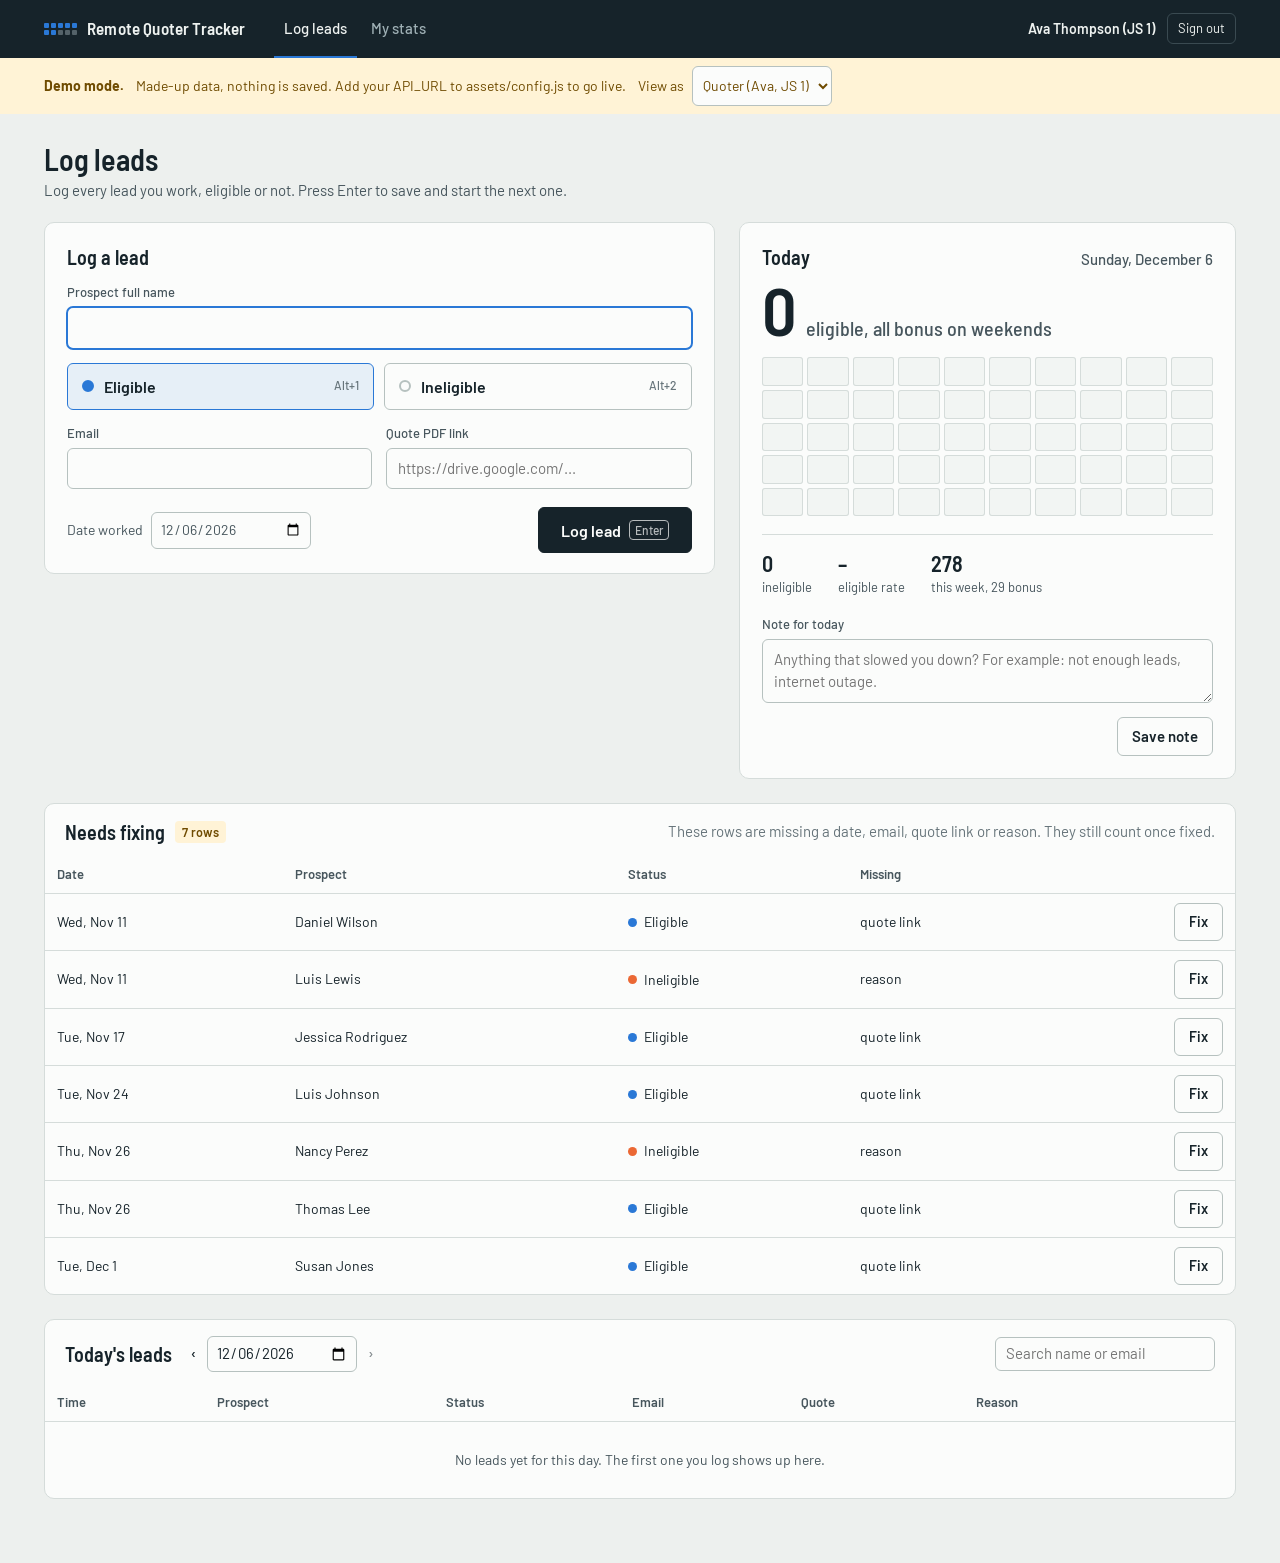
==== index.html @ 6e9df93f "Add files via upload" ====
<!doctype html>
<html lang="en">
<head>
  <meta charset="utf-8">
  <meta name="viewport" content="width=device-width, initial-scale=1">
  <title>Log leads</title>
  <link rel="icon" href="assets/icon.svg" type="image/svg+xml">
  <link rel="stylesheet" href="assets/fonts/fonts.css">
  <link rel="stylesheet" href="assets/styles.css">
</head>
<body>
  <header class="topbar" id="topbar"></header>

  <main id="app" class="page">
    <div class="page-head">
      <div>
        <h1 id="page-title">Log leads</h1>
        <p class="sub" id="page-sub">Every lead you work, eligible or not.</p>
      </div>
      <label class="field" id="quoter-pick-wrap" hidden>
        <span>Logging for</span>
        <select id="quoter-pick"></select>
      </label>
    </div>

    <div class="log-grid">
      <form class="panel log-form" id="lead-form" novalidate autocomplete="off">
        <h2>Log a lead</h2>

        <label class="field">
          <span>Prospect full name</span>
          <input id="f-name" name="name" type="text" required>
        </label>

        <div class="status-pick" role="radiogroup" aria-label="Status" id="status-pick">
          <button type="button" role="radio" data-v="Eligible" aria-checked="true">Eligible <small>Alt+1</small></button>
          <button type="button" role="radio" data-v="Ineligible" aria-checked="false">Ineligible <small>Alt+2</small></button>
        </div>

        <div class="row">
          <label class="field">
            <span>Email <span class="hint" id="email-hint"></span></span>
            <input id="f-email" name="email" type="email" inputmode="email">
          </label>
          <label class="field" id="pdf-field">
            <span>Quote PDF link</span>
            <input id="f-pdf" name="pdf" type="url" inputmode="url" placeholder="https://drive.google.com/...">
          </label>
        </div>

        <div class="field" id="reason-field" hidden>
          <label for="f-reason"><span>Why is it ineligible?</span></label>
          <input id="f-reason" name="reason" type="text" list="reason-list" placeholder="Pick one below or type your own">
          <datalist id="reason-list"></datalist>
          <div class="chips" id="reason-chips"></div>
        </div>

        <div class="form-foot">
          <label class="date-field" id="date-wrap">Date worked <input id="f-date" type="date" required></label>
          <button class="btn btn-primary btn-lg" type="submit">Log lead <span class="kbd">Enter</span></button>
        </div>
        <p class="err-text" id="form-error" role="alert" hidden></p>
      </form>

      <section class="panel today" id="today" aria-label="Today's progress"></section>
    </div>

    <section class="panel" id="fix-panel" style="margin-top:24px" hidden>
      <div class="list-head">
        <div class="left">
          <h2>Needs fixing</h2>
          <span class="flag" id="fix-count"></span>
        </div>
        <span class="muted">These rows are missing a date, email, quote link or reason. They still count once fixed.</span>
      </div>
      <div class="table-wrap">
        <table>
          <thead><tr><th>Date</th><th>Prospect</th><th>Status</th><th>Missing</th><th class="n"></th></tr></thead>
          <tbody id="fix-body"></tbody>
        </table>
      </div>
    </section>

    <section class="panel" style="margin-top:24px" id="list-panel">
      <div class="list-head">
        <div class="left">
          <h2 id="list-title">Leads</h2>
          <span class="day-nav">
            <button class="btn btn-quiet" type="button" id="prev-day" aria-label="Previous day">&lsaquo;</button>
            <input type="date" id="list-date" aria-label="Show leads for date">
            <button class="btn btn-quiet" type="button" id="next-day" aria-label="Next day">&rsaquo;</button>
          </span>
          <span class="muted" id="list-count"></span>
        </div>
        <input type="search" class="search" id="list-search" placeholder="Search name or email" aria-label="Search leads">
      </div>
      <div class="table-wrap">
        <table>
          <thead>
            <tr><th>Time</th><th>Prospect</th><th>Status</th><th>Email</th><th>Quote</th><th>Reason</th><th class="n"><span class="sr-only">Actions</span></th></tr>
          </thead>
          <tbody id="lead-body"></tbody>
        </table>
      </div>
    </section>
  </main>

  <script src="assets/config.js"></script>
  <script src="assets/common.js"></script>
  <script src="assets/log.js"></script>
</body>
</html>
---- assets/fonts/fonts.css ----
/* Barlow and Barlow Semi Condensed by Jeremy Tribby, SIL Open Font License 1.1 (see OFL.txt). */
@font-face { font-family: 'Barlow'; font-style: normal; font-weight: 400; font-display: swap; src: url(barlow-latin-400-normal.woff2) format('woff2'); }
@font-face { font-family: 'Barlow'; font-style: normal; font-weight: 500; font-display: swap; src: url(barlow-latin-500-normal.woff2) format('woff2'); }
@font-face { font-family: 'Barlow'; font-style: normal; font-weight: 600; font-display: swap; src: url(barlow-latin-600-normal.woff2) format('woff2'); }
@font-face { font-family: 'Barlow'; font-style: normal; font-weight: 700; font-display: swap; src: url(barlow-latin-700-normal.woff2) format('woff2'); }
@font-face { font-family: 'Barlow Semi Condensed'; font-style: normal; font-weight: 500; font-display: swap; src: url(barlow-semi-condensed-latin-500-normal.woff2) format('woff2'); }
@font-face { font-family: 'Barlow Semi Condensed'; font-style: normal; font-weight: 600; font-display: swap; src: url(barlow-semi-condensed-latin-600-normal.woff2) format('woff2'); }
---- assets/styles.css ----
/* Remote Quoter Tracker
 * Visual idea: a production board for quoters. The one loud element is the
 * "punch card": 50 slots for today's eligible leads, with bonus slots after.
 * Everything else stays quiet so the numbers carry the page.
 */

:root {
  color-scheme: light;
  --paper: #edf0ee;
  --surface: #fbfcfb;
  --surface-2: #f2f5f3;
  --ink: #16232a;
  --ink-2: #47565d;
  --muted: #66747a;
  --rule: #d5dcda;
  --rule-strong: #b6c1bf;
  --bar: #16232a;
  --bar-ink: #eef2f0;
  --bar-ink-2: #9fb0b5;

  --elig: #2a78d6;
  --inelig: #eb6834;
  --bonus: #1baf7a;
  --other: #8d9a9e;

  --danger: #b4332b;
  --danger-bg: #fbe9e7;
  --warn-ink: #6f4b00;
  --warn-bg: #fff3d6;
  --ok-ink: #006300;
  --focus: #2a78d6;

  --font: 'Barlow', system-ui, -apple-system, 'Segoe UI', sans-serif;
  --font-cond: 'Barlow Semi Condensed', 'Barlow', system-ui, sans-serif;

  --r-panel: 10px;
  --r-ctl: 6px;
  --gutter: 24px;
  --maxw: 1240px;
}

@media (prefers-color-scheme: dark) {
  :root:not([data-theme="light"]) {
    color-scheme: dark;
    --paper: #0f1517;
    --surface: #172024;
    --surface-2: #1d292d;
    --ink: #e7edeb;
    --ink-2: #b3bfc1;
    --muted: #8f9ca0;
    --rule: #2b373b;
    --rule-strong: #3d4b50;
    --bar: #0b1012;
    --bar-ink: #e7edeb;
    --bar-ink-2: #8f9ca0;
    --elig: #3987e5;
    --inelig: #d95926;
    --bonus: #199e70;
    --other: #6f7c80;
    --danger: #ff8f84;
    --danger-bg: #3a1a17;
    --warn-ink: #f3c969;
    --warn-bg: #352a0e;
    --ok-ink: #3ccf3c;
    --focus: #6aa8f0;
  }
}
:root[data-theme="dark"] {
  color-scheme: dark;
  --paper: #0f1517;
  --surface: #172024;
  --surface-2: #1d292d;
  --ink: #e7edeb;
  --ink-2: #b3bfc1;
  --muted: #8f9ca0;
  --rule: #2b373b;
  --rule-strong: #3d4b50;
  --bar: #0b1012;
  --bar-ink: #e7edeb;
  --bar-ink-2: #8f9ca0;
  --elig: #3987e5;
  --inelig: #d95926;
  --bonus: #199e70;
  --other: #6f7c80;
  --danger: #ff8f84;
  --danger-bg: #3a1a17;
  --warn-ink: #f3c969;
  --warn-bg: #352a0e;
  --ok-ink: #3ccf3c;
  --focus: #6aa8f0;
}

*, *::before, *::after { box-sizing: border-box; }
html { -webkit-text-size-adjust: 100%; }
body {
  margin: 0;
  background: var(--paper);
  color: var(--ink);
  font: 400 15px/1.45 var(--font);
  min-height: 100vh;
}
[hidden] { display: none !important; }
a { color: inherit; }
button, input, select, textarea { font: inherit; color: inherit; }
:focus-visible { outline: 2px solid var(--focus); outline-offset: 2px; }
.num, td.n, th.n { font-variant-numeric: tabular-nums; }
.sr-only { position: absolute; width: 1px; height: 1px; overflow: hidden; clip: rect(0 0 0 0); white-space: nowrap; }

/* ---------- top bar ---------- */
.topbar {
  background: var(--bar);
  color: var(--bar-ink);
}
.topbar-in {
  max-width: var(--maxw);
  margin: 0 auto;
  padding: 0 var(--gutter);
  display: flex;
  align-items: center;
  gap: 28px;
  min-height: 56px;
}
.brand {
  display: flex; align-items: center; gap: 10px;
  font: 600 17px/1 var(--font-cond);
  letter-spacing: 0.01em;
  text-decoration: none;
  white-space: nowrap;
}
.brand-mark {
  display: grid;
  grid-template-columns: repeat(5, 5px);
  gap: 2px;
}
.brand-mark i { width: 5px; height: 5px; border-radius: 1px; background: var(--bar-ink-2); opacity: 0.45; }
.brand-mark i.on { background: var(--elig); opacity: 1; }
.nav { display: flex; gap: 4px; flex: 1; }
.nav a {
  text-decoration: none;
  padding: 18px 10px 16px;
  color: var(--bar-ink-2);
  border-bottom: 2px solid transparent;
  font-weight: 500;
}
.nav a:hover { color: var(--bar-ink); }
.nav a[aria-current="page"] { color: var(--bar-ink); border-bottom-color: var(--elig); }
.who { display: flex; align-items: center; gap: 12px; font-size: 14px; color: var(--bar-ink-2); white-space: nowrap; }
.who strong { color: var(--bar-ink); font-weight: 600; }
.who img { width: 28px; height: 28px; border-radius: 50%; }
.who button {
  background: none; border: 1px solid #3a4a51; color: var(--bar-ink);
  border-radius: var(--r-ctl); padding: 5px 10px; cursor: pointer; font-size: 13px;
}
.who button:hover { border-color: var(--bar-ink-2); }
.demo-band {
  background: var(--warn-bg); color: var(--warn-ink);
  font-size: 14px;
}
.demo-band .in { max-width: var(--maxw); margin: 0 auto; padding: 8px var(--gutter); display: flex; gap: 12px; align-items: center; flex-wrap: wrap; }
.demo-band .check { white-space: nowrap; color: inherit; }
.demo-band select { background: var(--surface); border: 1px solid var(--rule-strong); border-radius: var(--r-ctl); padding: 3px 6px; }

/* ---------- page frame ---------- */
.page { max-width: var(--maxw); margin: 0 auto; padding: 28px var(--gutter) 64px; }
.page-head { display: flex; align-items: end; justify-content: space-between; gap: 16px; flex-wrap: wrap; margin-bottom: 20px; }
h1 { font: 600 30px/1.15 var(--font-cond); margin: 0; letter-spacing: -0.005em; }
h2 { font: 600 20px/1.2 var(--font-cond); margin: 0; }
h3 { font: 600 16px/1.3 var(--font); margin: 0; }
.sub { color: var(--ink-2); margin: 4px 0 0; }
.muted { color: var(--muted); }
.panel {
  background: var(--surface);
  border: 1px solid var(--rule);
  border-radius: var(--r-panel);
}
.panel-head {
  display: flex; align-items: center; justify-content: space-between; gap: 12px; flex-wrap: wrap;
  padding: 16px 20px 0;
}
.panel-body { padding: 16px 20px 20px; }
.stack > * + * { margin-top: 24px; }
.loading { opacity: 0.55; transition: opacity 0.2s; pointer-events: none; }

/* ---------- controls ---------- */
label.field { display: block; }
.field > span { display: block; font-size: 13px; font-weight: 500; color: var(--ink-2); margin-bottom: 5px; }
.field .hint { font-weight: 400; color: var(--muted); }
input[type="text"], input[type="email"], input[type="url"], input[type="date"], input[type="number"], input[type="search"], select, textarea {
  width: 100%;
  background: var(--surface);
  border: 1px solid var(--rule-strong);
  border-radius: var(--r-ctl);
  padding: 9px 11px;
  min-height: 40px;
}
input:focus, select:focus, textarea:focus { outline: 2px solid var(--focus); outline-offset: -1px; border-color: transparent; }
input[aria-invalid="true"] { border-color: var(--danger); background: var(--danger-bg); }
.err-text { color: var(--danger); font-size: 13px; margin-top: 5px; }
.btn {
  display: inline-flex; align-items: center; justify-content: center; gap: 8px;
  border-radius: var(--r-ctl);
  border: 1px solid var(--rule-strong);
  background: var(--surface);
  padding: 8px 14px;
  min-height: 38px;
  font-weight: 600;
  cursor: pointer;
  text-decoration: none;
  white-space: nowrap;
}
.btn:hover { background: var(--surface-2); }
.btn-primary { background: var(--ink); color: var(--surface); border-color: var(--ink); }
.btn-primary:hover { background: var(--ink-2); border-color: var(--ink-2); }
.btn-danger { color: var(--danger); }
.btn-quiet { border-color: transparent; background: transparent; font-weight: 500; padding: 6px 8px; min-height: 32px; }
.btn-quiet:hover { background: var(--surface-2); }
.btn[disabled] { opacity: 0.5; cursor: default; }
.btn-lg { min-height: 46px; padding: 10px 22px; font-size: 16px; }
.kbd { font: 500 12px/1 var(--font); color: var(--muted); border: 1px solid var(--rule-strong); border-radius: 4px; padding: 3px 5px; }
.btn-primary .kbd { color: inherit; border-color: currentColor; opacity: 0.7; }

/* range presets + filters */
.filters { display: flex; flex-wrap: wrap; gap: 10px 14px; align-items: center; margin-bottom: 20px; }
.seg { display: inline-flex; max-width: 100%; overflow-x: auto; border: 1px solid var(--rule-strong); border-radius: var(--r-ctl); background: var(--surface); }
.seg button { border: 0; background: none; padding: 7px 12px; cursor: pointer; font-weight: 500; color: var(--ink-2); border-right: 1px solid var(--rule); white-space: nowrap; flex: none; }
.seg button:last-child { border-right: 0; }
.seg button[aria-pressed="true"] { background: var(--ink); color: var(--surface); }
.filters .custom { display: inline-flex; gap: 6px; align-items: center; }
.filters .custom input { width: 150px; min-height: 36px; padding: 6px 8px; }
.filters select { width: auto; min-height: 36px; padding: 6px 30px 6px 10px; }
.check { display: inline-flex; gap: 8px; align-items: center; color: var(--ink-2); cursor: pointer; }
.check input { width: 16px; height: 16px; accent-color: var(--ink); }

/* ---------- status marks (dot + word, never color alone) ---------- */
.st { display: inline-flex; align-items: center; gap: 7px; white-space: nowrap; }
.st::before { content: ""; width: 9px; height: 9px; border-radius: 50%; background: var(--other); flex: none; }
.st.elig::before { background: var(--elig); }
.st.inelig::before { background: var(--inelig); }
.flag { display: inline-flex; align-items: center; gap: 5px; font-size: 12.5px; font-weight: 600; color: var(--warn-ink); background: var(--warn-bg); padding: 2px 7px; border-radius: 4px; white-space: nowrap; }
.flag.err { color: var(--danger); background: var(--danger-bg); }
.flag.plain { color: var(--ink-2); background: var(--surface-2); font-weight: 500; }

/* ---------- log page ---------- */
.log-grid { display: grid; grid-template-columns: minmax(0, 1.35fr) minmax(0, 1fr); gap: 24px; align-items: start; }
.log-form { padding: 22px 22px 20px; }
.log-form .row { display: grid; grid-template-columns: 1fr 1fr; gap: 14px; }
.log-form > .row, .log-form > .field, .log-form > .status-pick { margin-top: 14px; }
.status-pick { display: grid; grid-template-columns: 1fr 1fr; gap: 10px; }
.status-pick button {
  display: flex; align-items: center; gap: 10px;
  border: 1px solid var(--rule-strong); background: var(--surface);
  border-radius: var(--r-ctl); padding: 11px 14px; cursor: pointer;
  font-weight: 600; font-size: 16px; text-align: left;
}
.status-pick button::before { content: ""; width: 12px; height: 12px; border-radius: 50%; border: 2px solid var(--rule-strong); flex: none; }
.status-pick button[data-v="Eligible"][aria-checked="true"] { border-color: var(--elig); background: color-mix(in srgb, var(--elig) 10%, var(--surface)); }
.status-pick button[data-v="Eligible"][aria-checked="true"]::before { background: var(--elig); border-color: var(--elig); }
.status-pick button[data-v="Ineligible"][aria-checked="true"] { border-color: var(--inelig); background: color-mix(in srgb, var(--inelig) 10%, var(--surface)); }
.status-pick button[data-v="Ineligible"][aria-checked="true"]::before { background: var(--inelig); border-color: var(--inelig); }
.status-pick small { margin-left: auto; font-weight: 500; font-size: 12px; color: var(--muted); }
.chips { display: flex; flex-wrap: wrap; gap: 6px; margin-top: 8px; }
.chip {
  border: 1px solid var(--rule); background: var(--surface-2); border-radius: 999px;
  padding: 4px 10px; font-size: 13px; cursor: pointer; color: var(--ink-2);
}
.chip:hover { border-color: var(--rule-strong); color: var(--ink); }
.chip[aria-pressed="true"] { background: var(--ink); color: var(--surface); border-color: var(--ink); }
.form-foot { display: flex; align-items: center; justify-content: space-between; gap: 14px; margin-top: 18px; flex-wrap: wrap; }
.date-field { display: flex; align-items: center; gap: 8px; color: var(--ink-2); font-size: 14px; }
.date-field input { width: 160px; min-height: 36px; padding: 6px 8px; }
.date-field.not-today input { border-color: #c98500; background: var(--warn-bg); }

/* today panel: the punch card */
.today { padding: 22px; }
.today-top { display: flex; align-items: baseline; justify-content: space-between; gap: 10px; flex-wrap: wrap; }
.today-date { color: var(--ink-2); font-weight: 500; }
.tally { display: flex; align-items: baseline; gap: 10px; margin: 6px 0 16px; }
.tally .big { font: 600 68px/0.95 var(--font-cond); letter-spacing: -0.02em; }
.tally .of { font: 500 20px/1.2 var(--font-cond); color: var(--ink-2); }
.punch { display: grid; grid-template-columns: repeat(10, minmax(0, 1fr)); gap: 4px; }
.punch i {
  aspect-ratio: 1.45;
  border-radius: 3px;
  background: var(--surface-2);
  box-shadow: inset 0 0 0 1px var(--rule);
}
.punch i.on { background: var(--elig); box-shadow: none; }
.punch i.on.fresh { animation: punch 0.42s cubic-bezier(.2,.9,.3,1.3); }
.punch i.bonus { background: var(--bonus); box-shadow: none; }
.bonus-row { display: flex; align-items: center; gap: 10px; margin-top: 12px; }
.bonus-row .punch { flex: 1; }
.bonus-label { font-size: 13.5px; font-weight: 600; white-space: nowrap; }
@keyframes punch { 0% { transform: scale(0.3); } 100% { transform: scale(1); } }
@media (prefers-reduced-motion: reduce) { .punch i.on.fresh { animation: none; } }
.today-facts { display: grid; grid-template-columns: repeat(3, auto); justify-content: start; gap: 6px 26px; margin-top: 18px; padding-top: 16px; border-top: 1px solid var(--rule); }
.fact b { display: block; font: 600 22px/1.1 var(--font-cond); }
.fact span { font-size: 13px; color: var(--ink-2); }
.fact .ok { color: var(--ok-ink); font-weight: 600; }
.fact .low { color: var(--danger); font-weight: 600; }
.note-box { margin-top: 18px; }
.note-box textarea { min-height: 62px; resize: vertical; }
.note-box .row-end { display: flex; justify-content: flex-end; align-items: center; gap: 10px; margin-top: 8px; }

/* ---------- tables ---------- */
.table-wrap { overflow-x: auto; -webkit-overflow-scrolling: touch; }
table { width: 100%; border-collapse: collapse; font-size: 14px; }
th, td { padding: 9px 12px; text-align: left; border-bottom: 1px solid var(--rule); vertical-align: middle; }
thead th { font-weight: 600; font-size: 13px; color: var(--ink-2); background: var(--surface); position: sticky; top: 0; z-index: 1; white-space: nowrap; }
thead tr.group th { font-size: 12.5px; color: var(--muted); border-bottom: 0; padding-bottom: 0; }
th.n, td.n { text-align: right; }
td.n { white-space: nowrap; }
tbody tr:hover { background: var(--surface-2); }
tbody tr:last-child td { border-bottom: 0; }
tfoot td { font-weight: 600; border-top: 1px solid var(--rule-strong); border-bottom: 0; }
th.sep, td.sep { border-left: 1px solid var(--rule); }
th button.sort { all: unset; cursor: pointer; display: inline-flex; gap: 4px; align-items: center; }
th button.sort:focus-visible { outline: 2px solid var(--focus); }
th button.sort[data-dir="asc"]::after { content: "▲"; font-size: 9px; }
th button.sort[data-dir="desc"]::after { content: "▼"; font-size: 9px; }
td .link { color: var(--elig); text-decoration: none; font-weight: 500; }
td .link:hover { text-decoration: underline; }
td.clip { max-width: 240px; overflow: hidden; text-overflow: ellipsis; white-space: nowrap; }
td.actions { white-space: nowrap; text-align: right; }
tr.pending td { color: var(--muted); }
tr.failed td { background: var(--danger-bg); }
tr.is-new td { animation: rowin 1.2s ease-out; }
@keyframes rowin { from { background: color-mix(in srgb, var(--elig) 14%, var(--surface)); } to { background: transparent; } }
@media (prefers-reduced-motion: reduce) { tr.is-new td { animation: none; } }
.empty { padding: 28px 20px; color: var(--ink-2); text-align: center; }
tr.clickable { cursor: pointer; }
#summary td:first-child { white-space: nowrap; }
.meter { display: inline-block; width: 64px; height: 6px; border-radius: 3px; background: color-mix(in srgb, var(--elig) 18%, var(--surface)); vertical-align: middle; margin-right: 8px; overflow: hidden; }
.meter i { display: block; height: 100%; background: var(--elig); border-radius: 3px; }
.meter.full i { background: var(--bonus); }
.ok-ink { color: var(--ok-ink); }
.low-ink { color: var(--danger); }
.note-cell { color: var(--ink-2); font-size: 13.5px; }
.note-cell button { margin-left: 4px; }

.list-head { display: flex; align-items: center; gap: 12px; flex-wrap: wrap; justify-content: space-between; padding: 16px 20px 12px; }
.list-head .left { display: flex; align-items: center; gap: 10px; flex-wrap: wrap; }
.day-nav { display: inline-flex; align-items: center; gap: 2px; }
.day-nav input { width: 150px; min-height: 34px; padding: 5px 8px; }
.search { width: 220px !important; min-height: 34px !important; padding: 5px 10px !important; }

/* ---------- figures row (stats + team) ---------- */
.figures { display: grid; grid-template-columns: repeat(5, minmax(0, 1fr)); background: var(--surface); border: 1px solid var(--rule); border-radius: var(--r-panel); }
.figure { padding: 16px 20px 18px; border-left: 1px solid var(--rule); min-width: 0; }
.figure:first-child { border-left: 0; }
.figure .label { font-size: 13.5px; color: var(--ink-2); font-weight: 500; }
.figure .value { font: 600 36px/1.1 var(--font-cond); margin-top: 4px; letter-spacing: -0.01em; }
.figure .foot { font-size: 13px; color: var(--ink-2); margin-top: 2px; }

/* ---------- charts ---------- */
.chart-grid { display: grid; grid-template-columns: minmax(0, 1fr) minmax(0, 1fr); gap: 24px; }
.chart { position: relative; }
.chart svg { display: block; width: 100%; overflow: visible; }
.chart .grid line { stroke: var(--rule); stroke-width: 1; shape-rendering: crispEdges; }
.chart .axis line { stroke: var(--rule-strong); stroke-width: 1; shape-rendering: crispEdges; }
.chart text { fill: var(--muted); font: 500 11.5px var(--font); font-variant-numeric: tabular-nums; }
.chart .target line { stroke: var(--ink-2); stroke-width: 1.5; }
.chart .target text { fill: var(--ink-2); font-weight: 600; }
.chart .col { cursor: default; }
.chart .col:hover .seg, .chart .col:focus .seg { filter: brightness(1.12); }
.chart .col:focus { outline: none; }
.chart .col:focus .hit { stroke: var(--focus); stroke-width: 2; }
.legend { display: flex; flex-wrap: wrap; gap: 6px 16px; font-size: 13px; color: var(--ink-2); margin-bottom: 10px; }
.legend span { display: inline-flex; align-items: center; gap: 6px; }
.legend i { width: 10px; height: 10px; border-radius: 2px; display: inline-block; }
.legend i.line { height: 2px; width: 14px; border-radius: 1px; }
.tip {
  position: absolute; pointer-events: none; z-index: 5;
  background: var(--surface); border: 1px solid var(--rule-strong); border-radius: 8px;
  padding: 8px 10px; font-size: 13px; min-width: 150px;
  box-shadow: 0 6px 20px rgba(0,0,0,0.12);
}
.tip .t { color: var(--ink-2); font-weight: 600; margin-bottom: 4px; }
.tip .r { display: flex; align-items: center; gap: 8px; justify-content: space-between; }
.tip .r b { font-variant-numeric: tabular-nums; }
.tip .r span { display: inline-flex; align-items: center; gap: 6px; color: var(--ink-2); }
.tip .r i { width: 12px; height: 2px; border-radius: 1px; }

.hbars { display: grid; grid-template-columns: max-content minmax(0, 1fr) max-content; gap: 7px 12px; align-items: center; font-size: 13.5px; }
.hbars .lab { color: var(--ink); white-space: nowrap; overflow: hidden; text-overflow: ellipsis; max-width: 190px; }
.hbars .track { position: relative; height: 14px; }
.hbars .fill { position: absolute; left: 0; top: 0; bottom: 0; border-radius: 0 4px 4px 0; background: var(--elig); min-width: 2px; }
.hbars .mark { position: absolute; top: -4px; bottom: -4px; width: 0; border-left: 1.5px solid var(--ink-2); }
.hbars .val { text-align: right; font-variant-numeric: tabular-nums; color: var(--ink-2); }
.hbars .val b { color: var(--ink); font-weight: 600; }
.hbars-foot { margin-top: 12px; font-size: 13px; color: var(--ink-2); display: flex; align-items: center; gap: 8px; }
.hbars-foot i { display: inline-block; width: 0; height: 14px; border-left: 1.5px solid var(--ink-2); }

/* ---------- admin ---------- */
.admin-grid { display: grid; grid-template-columns: minmax(0, 1.4fr) minmax(0, 1fr); gap: 24px; align-items: start; }
.form-grid { display: grid; grid-template-columns: repeat(auto-fill, minmax(180px, 1fr)); gap: 14px; align-items: start; }
.settings-list { display: grid; gap: 16px; }
.settings-list .help { font-size: 13px; color: var(--muted); margin-top: 4px; }
.counts { display: grid; grid-template-columns: repeat(2, 1fr); gap: 12px 20px; margin: 0 0 16px; }
.counts dt { font-size: 13px; color: var(--ink-2); }
.counts dd { margin: 0; font: 600 24px/1.1 var(--font-cond); }
.url-row { display: flex; gap: 8px; margin-top: 4px; }
.url-row input { flex: 1; min-width: 0; }
.import-log { font-size: 13.5px; background: var(--surface-2); border-radius: var(--r-ctl); padding: 12px 14px; margin-top: 14px; }
.import-log table { font-size: 13px; }
.import-log td, .import-log th { padding: 4px 8px; }
.role-tag { font-size: 12.5px; font-weight: 600; padding: 2px 8px; border-radius: 4px; background: var(--surface-2); color: var(--ink-2); }
.role-tag.admin { background: var(--ink); color: var(--surface); }

/* ---------- sign-in ---------- */
.signin {
  min-height: calc(100vh - 56px);
  display: grid; place-items: center; padding: 32px 16px;
}
.signin-card { max-width: 420px; width: 100%; text-align: left; }
.signin-card h1 { font-size: 34px; margin-bottom: 8px; }
.signin-card .punch { max-width: 260px; margin: 0 0 24px; }
.signin-card p { color: var(--ink-2); }
.signin-card .gbtn { margin-top: 20px; min-height: 44px; }
.signin-card .error { color: var(--danger); margin-top: 16px; }

/* ---------- dialog + toast ---------- */
dialog {
  border: 1px solid var(--rule-strong); border-radius: 12px; padding: 0;
  background: var(--surface); color: var(--ink);
  width: min(560px, calc(100vw - 32px));
  box-shadow: 0 20px 60px rgba(0,0,0,0.25);
}
dialog::backdrop { background: rgba(10, 18, 22, 0.45); }
dialog .d-head { padding: 18px 20px 0; }
dialog .d-body { padding: 14px 20px; }
dialog .d-foot { padding: 12px 20px 18px; display: flex; justify-content: flex-end; gap: 10px; flex-wrap: wrap; }
dialog .row { display: grid; grid-template-columns: 1fr 1fr; gap: 12px; }
dialog .d-body > div > * + * { margin-top: 12px; }

#toasts { position: fixed; bottom: 20px; left: 50%; transform: translateX(-50%); z-index: 50; display: grid; gap: 8px; width: min(520px, calc(100vw - 32px)); }
.toast {
  background: var(--ink); color: var(--surface); border-radius: 8px; padding: 11px 14px;
  display: flex; align-items: center; gap: 12px; font-size: 14px; box-shadow: 0 10px 30px rgba(0,0,0,0.25);
}
.toast.warn { background: var(--warn-bg); color: var(--warn-ink); border: 1px solid #e3c06a; }
.toast.error { background: var(--danger-bg); color: var(--danger); border: 1px solid var(--danger); }
.toast .msg { flex: 1; }
.toast button { background: none; border: 1px solid currentColor; color: inherit; border-radius: 5px; padding: 3px 9px; cursor: pointer; font-weight: 600; }

.boot { display: grid; place-items: center; min-height: 50vh; color: var(--ink-2); }

/* ---------- responsive ---------- */
@media (max-width: 1020px) {
  .log-grid, .chart-grid, .admin-grid { grid-template-columns: minmax(0, 1fr); }
  .figures { grid-template-columns: repeat(3, minmax(0, 1fr)); }
  .figure:nth-child(4) { border-left: 0; }
  .figure:nth-child(n+4) { border-top: 1px solid var(--rule); }
}
@media (max-width: 720px) {
  :root { --gutter: 16px; }
  .topbar-in { flex-wrap: wrap; gap: 0 16px; padding-top: 10px; }
  .brand { order: 1; flex: 1; }
  .who { order: 2; }
  .who .name-text { display: none; }
  .nav { order: 3; flex-basis: 100%; overflow-x: auto; }
  .nav a { padding: 12px 10px 10px; }
  .page { padding-top: 20px; }
  h1 { font-size: 26px; }
  .log-form, .today { padding: 16px; }
  .log-form .row, dialog .row { grid-template-columns: 1fr; }
  .tally .big { font-size: 56px; }
  .figures { grid-template-columns: repeat(2, minmax(0, 1fr)); }
  .figure { border-left: 0; border-top: 1px solid var(--rule); padding: 12px 14px 14px; }
  .figure:nth-child(1), .figure:nth-child(2) { border-top: 0; }
  .figure:nth-child(even) { border-left: 1px solid var(--rule); }
  .figure .value { font-size: 30px; }
  .today-facts { grid-template-columns: repeat(3, minmax(0, 1fr)); gap: 6px 12px; }
  .search { width: 100% !important; }
  .list-head .left { width: 100%; }
  .hbars .lab { max-width: 120px; }
  th, td { padding: 8px 9px; }
  .filters .custom input { width: 136px; }
  .counts { grid-template-columns: 1fr 1fr; }
}
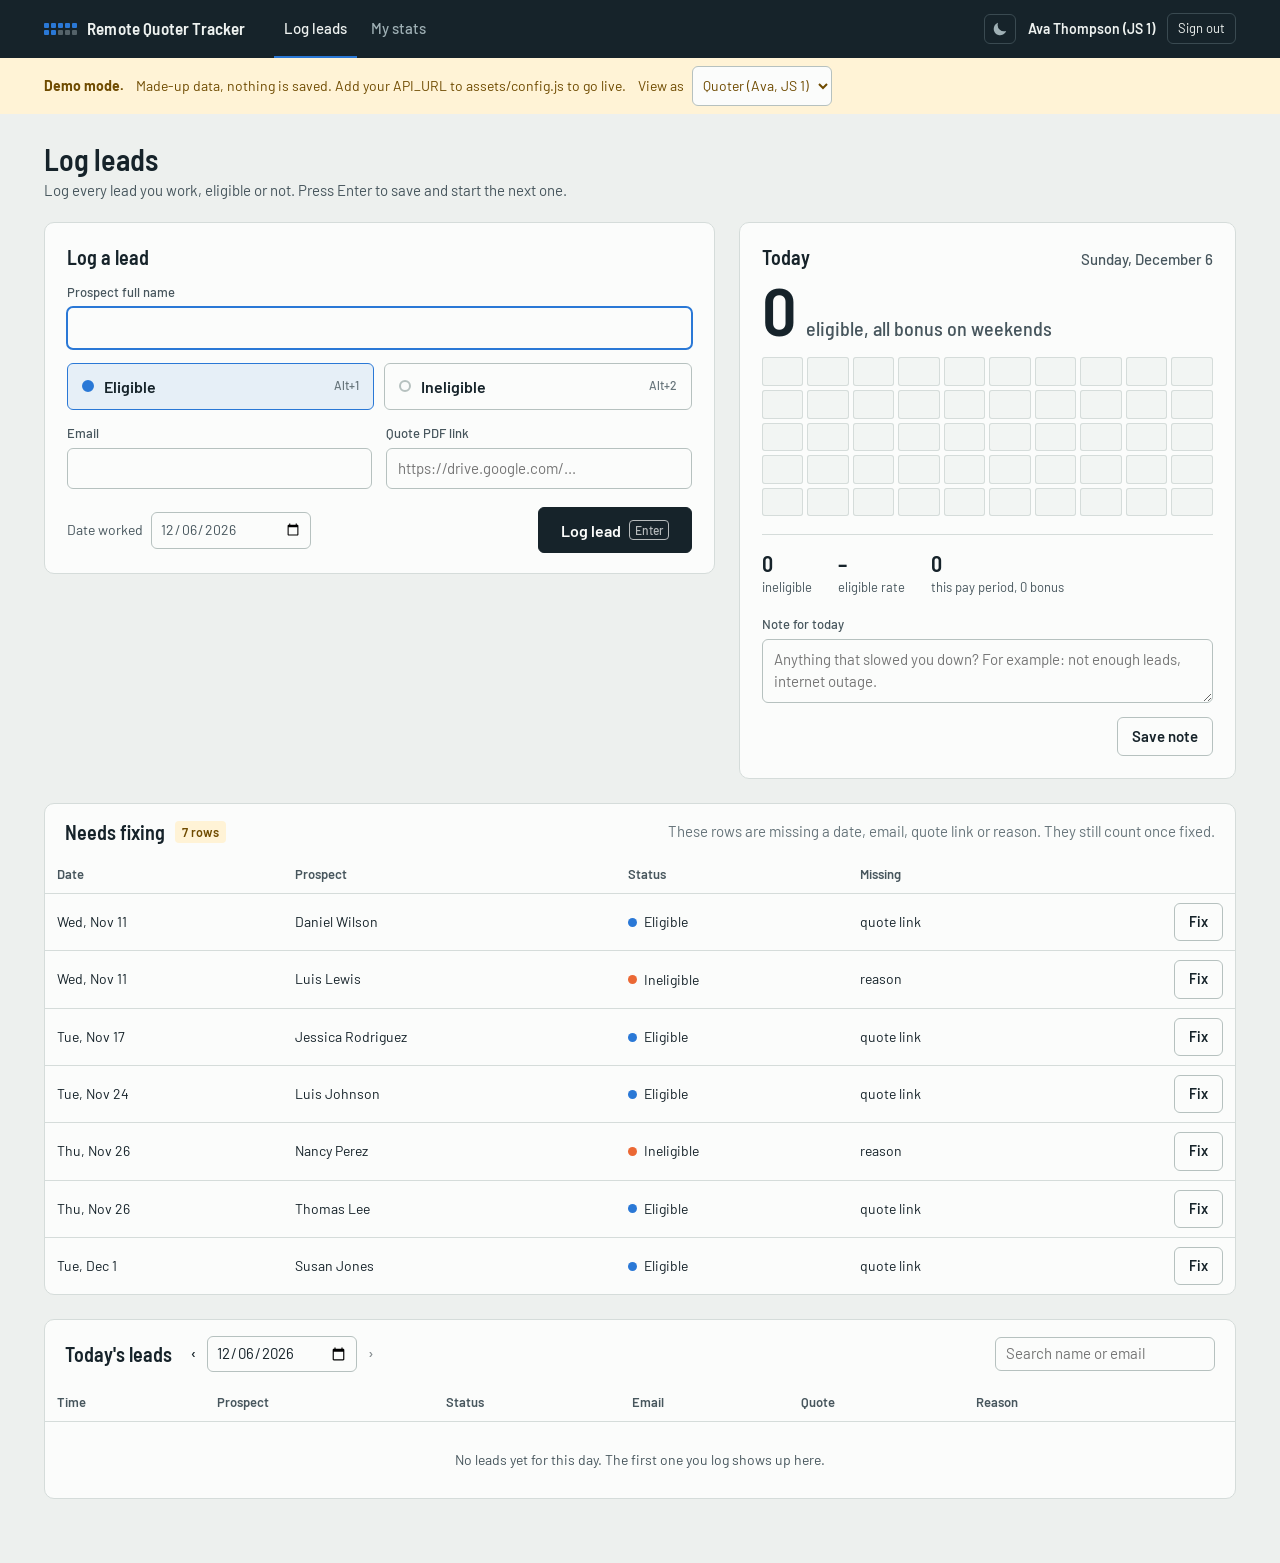
==== commit bbefcd49: "Add files via upload" ====
--- a/index.html
+++ b/index.html
@@ -3,6 +3,8 @@
 <head>
   <meta charset="utf-8">
   <meta name="viewport" content="width=device-width, initial-scale=1">
+  <meta name="color-scheme" content="light dark">
+  <script>try{var t=localStorage.getItem('qt.theme');if(t==='dark'||t==='light')document.documentElement.setAttribute('data-theme',t)}catch(e){}</script>
   <title>Log leads</title>
   <link rel="icon" href="assets/icon.svg" type="image/svg+xml">
   <link rel="stylesheet" href="assets/fonts/fonts.css">
@@ -107,6 +109,7 @@
 
   <script src="assets/config.js"></script>
   <script src="assets/common.js"></script>
+  <script src="assets/leads.js"></script>
   <script src="assets/log.js"></script>
 </body>
 </html>
--- a/assets/styles.css
+++ b/assets/styles.css
@@ -151,6 +151,8 @@
   background: none; border: 1px solid #3a4a51; color: var(--bar-ink);
   border-radius: var(--r-ctl); padding: 5px 10px; cursor: pointer; font-size: 13px;
 }
+.who .theme-btn { display: inline-grid; place-items: center; width: 32px; height: 30px; padding: 0; color: var(--bar-ink-2); }
+.who .theme-btn:hover { color: var(--bar-ink); }
 .who button:hover { border-color: var(--bar-ink-2); }
 .demo-band {
   background: var(--warn-bg); color: var(--warn-ink);
@@ -228,6 +230,8 @@
 .filters .custom { display: inline-flex; gap: 6px; align-items: center; }
 .filters .custom input { width: 150px; min-height: 36px; padding: 6px 8px; }
 .filters select { width: auto; min-height: 36px; padding: 6px 30px 6px 10px; }
+.filters select.pay-pick { color: var(--ink-2); font-weight: 500; }
+.filters select.pay-pick.active { background: var(--ink); color: var(--surface); border-color: var(--ink); }
 .check { display: inline-flex; gap: 8px; align-items: center; color: var(--ink-2); cursor: pointer; }
 .check input { width: 16px; height: 16px; accent-color: var(--ink); }
 
@@ -342,6 +346,13 @@
 .day-nav { display: inline-flex; align-items: center; gap: 2px; }
 .day-nav input { width: 150px; min-height: 34px; padding: 5px 8px; }
 .search { width: 220px !important; min-height: 34px !important; padding: 5px 10px !important; }
+.list-tools { display: flex; flex-wrap: wrap; gap: 10px; align-items: center; }
+.day-chip { display: flex; align-items: center; gap: 10px; margin: 0 20px 10px; padding: 8px 12px; border-radius: var(--r-ctl); background: var(--surface-2); color: var(--ink-2); font-weight: 500; }
+#leads-body td, #lead-body td { white-space: nowrap; }
+#leads-body td.clip, #lead-body td.clip { max-width: 220px; }
+.linkish { all: unset; cursor: pointer; color: var(--elig); font-weight: 500; }
+.linkish:hover { text-decoration: underline; }
+.linkish:focus-visible { outline: 2px solid var(--focus); outline-offset: 2px; border-radius: 2px; }
 
 /* ---------- figures row (stats + team) ---------- */
 .figures { display: grid; grid-template-columns: repeat(5, minmax(0, 1fr)); background: var(--surface); border: 1px solid var(--rule); border-radius: var(--r-panel); }
